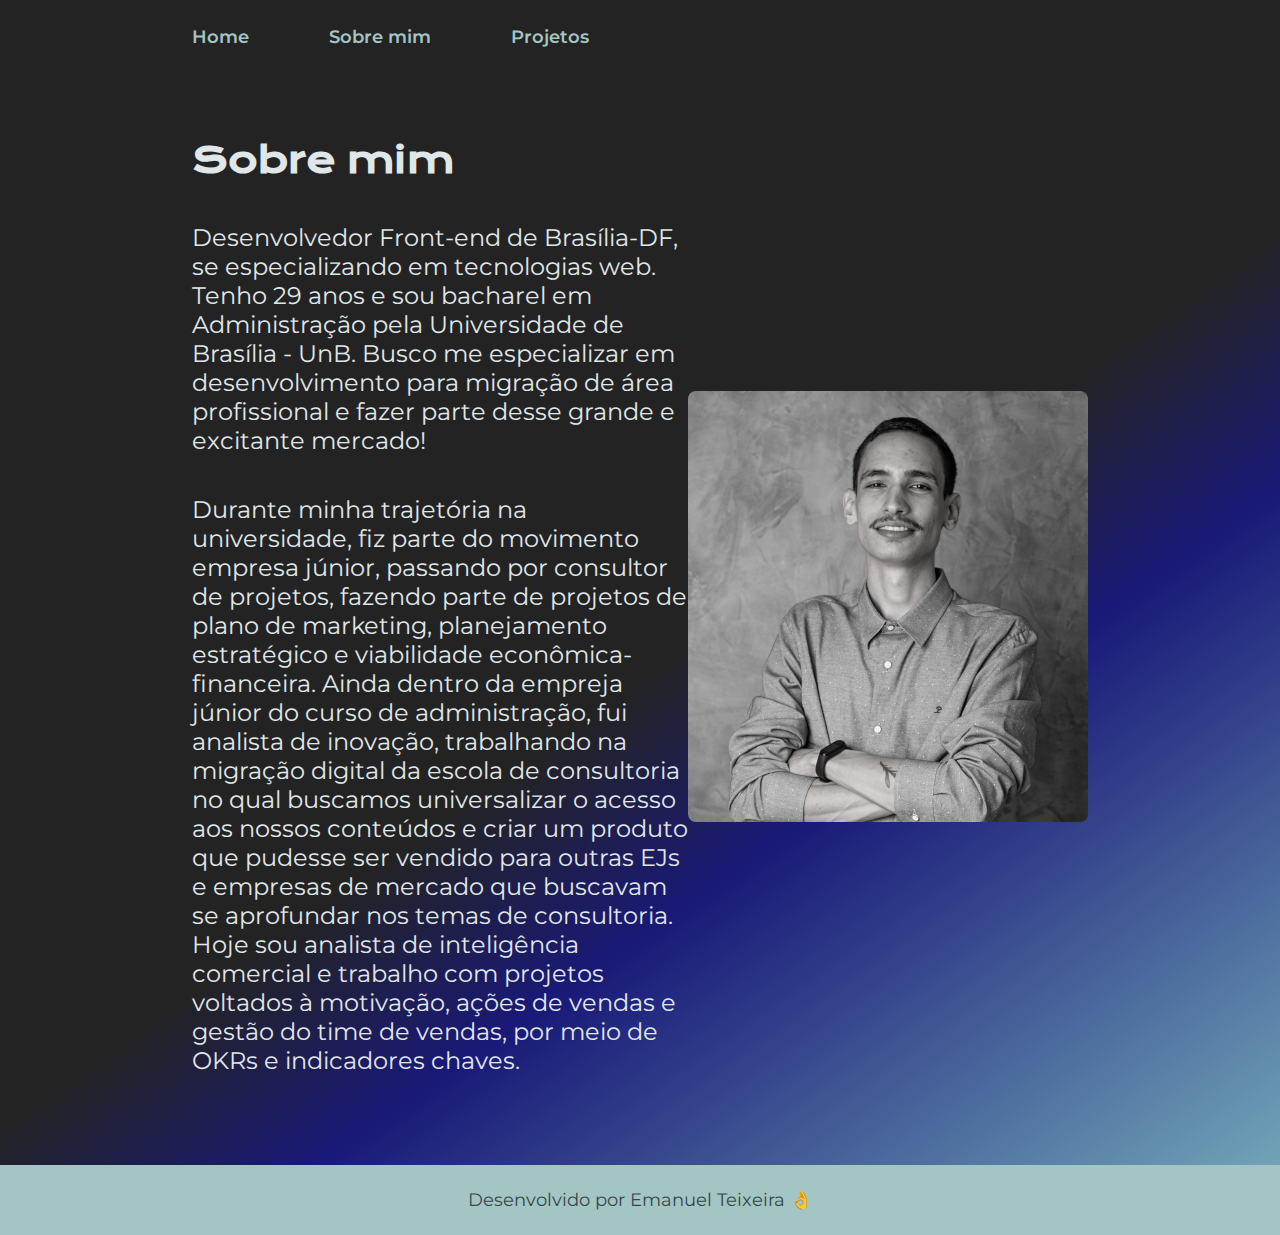
==== about.html @ de459fdc "Projeto v1.0" ====
<!DOCTYPE html>
<html lang="pt-br">
<head>
    <meta charset="UTF-8">
    <meta http-equiv="X-UA-Compatible" content="IE=edge">
    <meta name="viewport" content="width=device-width, initial-scale=1.0">
    <title>Sobre mim</title>
    <link rel="stylesheet" href="./styles/style.css">
</head>
<body>
    <header class="cabecalho">
        <nav class="cabecalho__menu">
            <a class="cabecalho__menu__link" href="./index.html">Home</a>
            <a class="cabecalho__menu__link" href="./about.html">Sobre mim</a>
            <a class="cabecalho__menu__link" href="./projects.html">Projetos</a>
        </nav>
    </header>

    <main class="apresentacao">
        <section class="apresentacao__conteudo">
            <h1 class="apresentacao__conteudo__titulo">Sobre mim</h1>
            <p class="apresentacao__conteudo__texto">Desenvolvedor Front-end de Brasília-DF, se especializando em tecnologias web. Tenho 29 anos e sou bacharel em Administração pela Universidade de Brasília - UnB. Busco me especializar em desenvolvimento para migração de área profissional e fazer parte desse grande e excitante mercado!</p>
            <p class="apresentacao__conteudo__texto">Durante minha trajetória na universidade, fiz parte do movimento empresa júnior, passando por consultor de projetos, fazendo parte de projetos de plano de marketing, planejamento estratégico e viabilidade econômica-financeira. Ainda dentro da empreja júnior do curso de administração, fui analista de inovação, trabalhando na migração digital da escola de consultoria no qual buscamos universalizar o acesso aos nossos conteúdos e criar um produto que pudesse ser vendido para outras EJs e empresas de mercado que buscavam se aprofundar nos temas de consultoria. Hoje sou analista de inteligência comercial e trabalho com projetos voltados à motivação, ações de vendas e gestão do time de vendas, por meio de OKRs e indicadores chaves.</p>
        </section>
        <img class="imagem-capa" src="./assets/eu.png" alt="Foto do Emanuel Teixeira de braços cruzados e sorrindo">
    </main>

    <footer class="rodape">
        <p>Desenvolvido por Emanuel Teixeira 👌</p>
    </footer>
</body>
</html>
---- styles/style.css ----
@import url('https://fonts.googleapis.com/css2?family=Krona+One&display=swap');
@import url('https://fonts.googleapis.com/css2?family=Montserrat&display=swap');
@import url('https://fonts.googleapis.com/css2?family=Montserrat:wght@600&display=swap');

:root {
    /* --cor-primaria: #232324;
    --cor-secundaria: #FDFFFC;
    --cor-terciaria: #06AED5; */
    --cor-primaria: #354649;
    --cor-secundaria: #E0E7E9;
    --cor-terciaria: #A3C6C4;

    --fonte-primaria: 'Krona One', sans-serif;
    --fonte-secundaria: 'Montserrat', sans-serif;
}

* {
    margin: 0;
    padding: 0;
}

body {
    box-sizing: border-box;
    color: var(--cor-secundaria);
    background: var(--cor-primaria);
    background: linear-gradient(145deg, #232324 53%, #191978 65%, #79b2be 100%);
}

.cabecalho {
    padding: 2% 0 0 15%;
}

.cabecalho__menu {
    display: flex;
    gap: 80px;
}

.cabecalho__menu__link {
    font-family: var(--fonte-secundaria);
    font-weight: 600;
    font-size: 18px;
    color: var(--cor-terciaria);
    text-decoration: none;
}

.apresentacao {
    padding: 7% 15%;
    display: flex;
    align-items: center;
    justify-content: space-between;
}

.apresentacao__conteudo {
    width: 615px;
    display: flex;
    flex-direction: column;
    gap: 40px;
}

.apresentacao__conteudo__titulo {
    font-size: 36px;
    font-family: var(--fonte-primaria);
}

.titulo-destaque {
    color: var(--cor-terciaria);
}

.apresentacao__conteudo__texto {
    font-size: 24px;
    font-family: var(--fonte-secundaria);
}

.apresentacao__links {
    display: flex;
    flex-direction: column;
    align-items: center;
    gap: 32px;
    justify-content: space-between;
}

.apresentacao__links__subtitulo {
    font-family: var(--fonte-primaria);
    font-weight: 400;
    font-size: 18px;
}

.apresentacao__links__link {
    display: flex;
    justify-content: center;
    gap: 16px;
    text-align: center;
    border: 1px solid var(--cor-terciaria);
    border-radius: 8px;
    font-size: 24px;
    padding: 21.5px 0;
    width: 378px;
    text-decoration: none;
    color: var(--cor-secundaria);
    font-family: var(--fonte-secundaria);
    font-weight: 600;
    box-shadow: var(--cor-terciaria) 0px 10px 30px;
    opacity: 1;
}

.apresentacao__links__link:hover {
    opacity: 0.7;
}

.imagem-capa {
    filter: grayscale(0.95);
    border-radius: 8px;
    max-width: 593;
    width: auto;
}

.rodape {
    color: var(--cor-primaria);
    background-color: var(--cor-terciaria);
    padding: 24px;
    text-align: center;
    font-family: var(--fonte-secundaria);
    font-size: 18px;
    font-weight: 400;
}
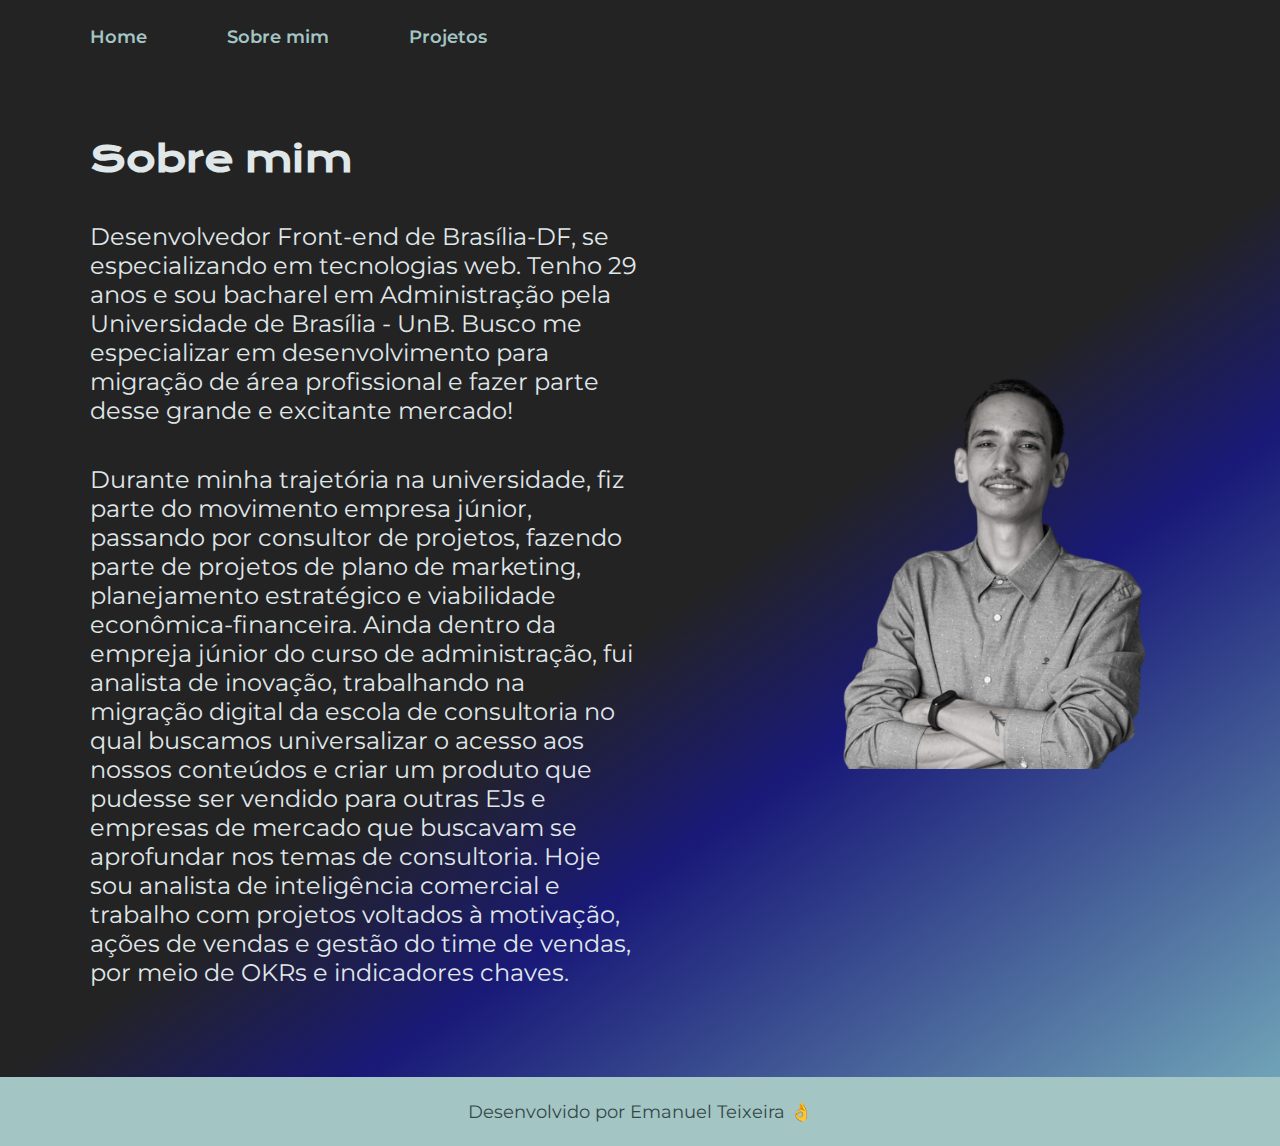
==== commit 526fab21: "inserção de responsividade" ====
--- a/about.html
+++ b/about.html
@@ -22,7 +22,7 @@
             <p class="apresentacao__conteudo__texto">Desenvolvedor Front-end de Brasília-DF, se especializando em tecnologias web. Tenho 29 anos e sou bacharel em Administração pela Universidade de Brasília - UnB. Busco me especializar em desenvolvimento para migração de área profissional e fazer parte desse grande e excitante mercado!</p>
             <p class="apresentacao__conteudo__texto">Durante minha trajetória na universidade, fiz parte do movimento empresa júnior, passando por consultor de projetos, fazendo parte de projetos de plano de marketing, planejamento estratégico e viabilidade econômica-financeira. Ainda dentro da empreja júnior do curso de administração, fui analista de inovação, trabalhando na migração digital da escola de consultoria no qual buscamos universalizar o acesso aos nossos conteúdos e criar um produto que pudesse ser vendido para outras EJs e empresas de mercado que buscavam se aprofundar nos temas de consultoria. Hoje sou analista de inteligência comercial e trabalho com projetos voltados à motivação, ações de vendas e gestão do time de vendas, por meio de OKRs e indicadores chaves.</p>
         </section>
-        <img class="imagem-capa" src="./assets/eu.png" alt="Foto do Emanuel Teixeira de braços cruzados e sorrindo">
+        <img class="apresentacao__imagem" src="./assets/eu.png" alt="Foto do Emanuel Teixeira de braços cruzados e sorrindo">
     </main>
 
     <footer class="rodape">
--- a/styles/style.css
+++ b/styles/style.css
@@ -3,9 +3,6 @@
 @import url('https://fonts.googleapis.com/css2?family=Montserrat:wght@600&display=swap');
 
 :root {
-    /* --cor-primaria: #232324;
-    --cor-secundaria: #FDFFFC;
-    --cor-terciaria: #06AED5; */
     --cor-primaria: #354649;
     --cor-secundaria: #E0E7E9;
     --cor-terciaria: #A3C6C4;
@@ -27,7 +24,7 @@
 }
 
 .cabecalho {
-    padding: 2% 0 0 15%;
+    padding: 2% 0 0 7%;
 }
 
 .cabecalho__menu {
@@ -38,27 +35,46 @@
 .cabecalho__menu__link {
     font-family: var(--fonte-secundaria);
     font-weight: 600;
-    font-size: 18px;
+    font-size: 1.12rem;
     color: var(--cor-terciaria);
     text-decoration: none;
+    position: relative;
+}
+
+.cabecalho__menu__link::before {
+    content: "";
+    position: absolute;
+    top: 0;
+    left: 0;
+    width: 100%;
+    height: 0;
+    z-index: -1;
+    background-color: var(--cor-primaria);
+    transition: height .25s linear;
+}
+
+.cabecalho__menu__link:hover::before {
+    height: 100%;
 }
 
 .apresentacao {
-    padding: 7% 15%;
+    padding: 7% 7%;
     display: flex;
     align-items: center;
     justify-content: space-between;
+    gap: 82px;
 }
 
+
 .apresentacao__conteudo {
-    width: 615px;
+    width: 50%;
     display: flex;
     flex-direction: column;
     gap: 40px;
 }
 
 .apresentacao__conteudo__titulo {
-    font-size: 36px;
+    font-size: 2.25rem;
     font-family: var(--fonte-primaria);
 }
 
@@ -67,7 +83,7 @@
 }
 
 .apresentacao__conteudo__texto {
-    font-size: 24px;
+    font-size: 1.5rem;
     font-family: var(--fonte-secundaria);
 }
 
@@ -82,19 +98,19 @@
 .apresentacao__links__subtitulo {
     font-family: var(--fonte-primaria);
     font-weight: 400;
-    font-size: 18px;
+    font-size: 1.12rem;
 }
 
-.apresentacao__links__link {
+.apresentacao__links__redes {
     display: flex;
     justify-content: center;
     gap: 16px;
     text-align: center;
     border: 1px solid var(--cor-terciaria);
     border-radius: 8px;
-    font-size: 24px;
+    font-size: 1.5rem;
     padding: 21.5px 0;
-    width: 378px;
+    width: 50%;
     text-decoration: none;
     color: var(--cor-secundaria);
     font-family: var(--fonte-secundaria);
@@ -107,11 +123,9 @@
     opacity: 0.7;
 }
 
-.imagem-capa {
+.apresentacao__imagem {
     filter: grayscale(0.95);
-    border-radius: 8px;
-    max-width: 593;
-    width: auto;
+    width: 35%;
 }
 
 .rodape {
@@ -120,6 +134,20 @@
     padding: 24px;
     text-align: center;
     font-family: var(--fonte-secundaria);
-    font-size: 18px;
+    font-size: 1.12rem;
     font-weight: 400;
 }
+
+@media (max-width: 1000px) {
+    .cabecalho {
+        padding: 10%;
+    }
+
+    .cabecalho__menu {
+        justify-content: center;
+    }
+    
+    .apresentacao {
+        flex-direction: column-reverse;
+    }
+}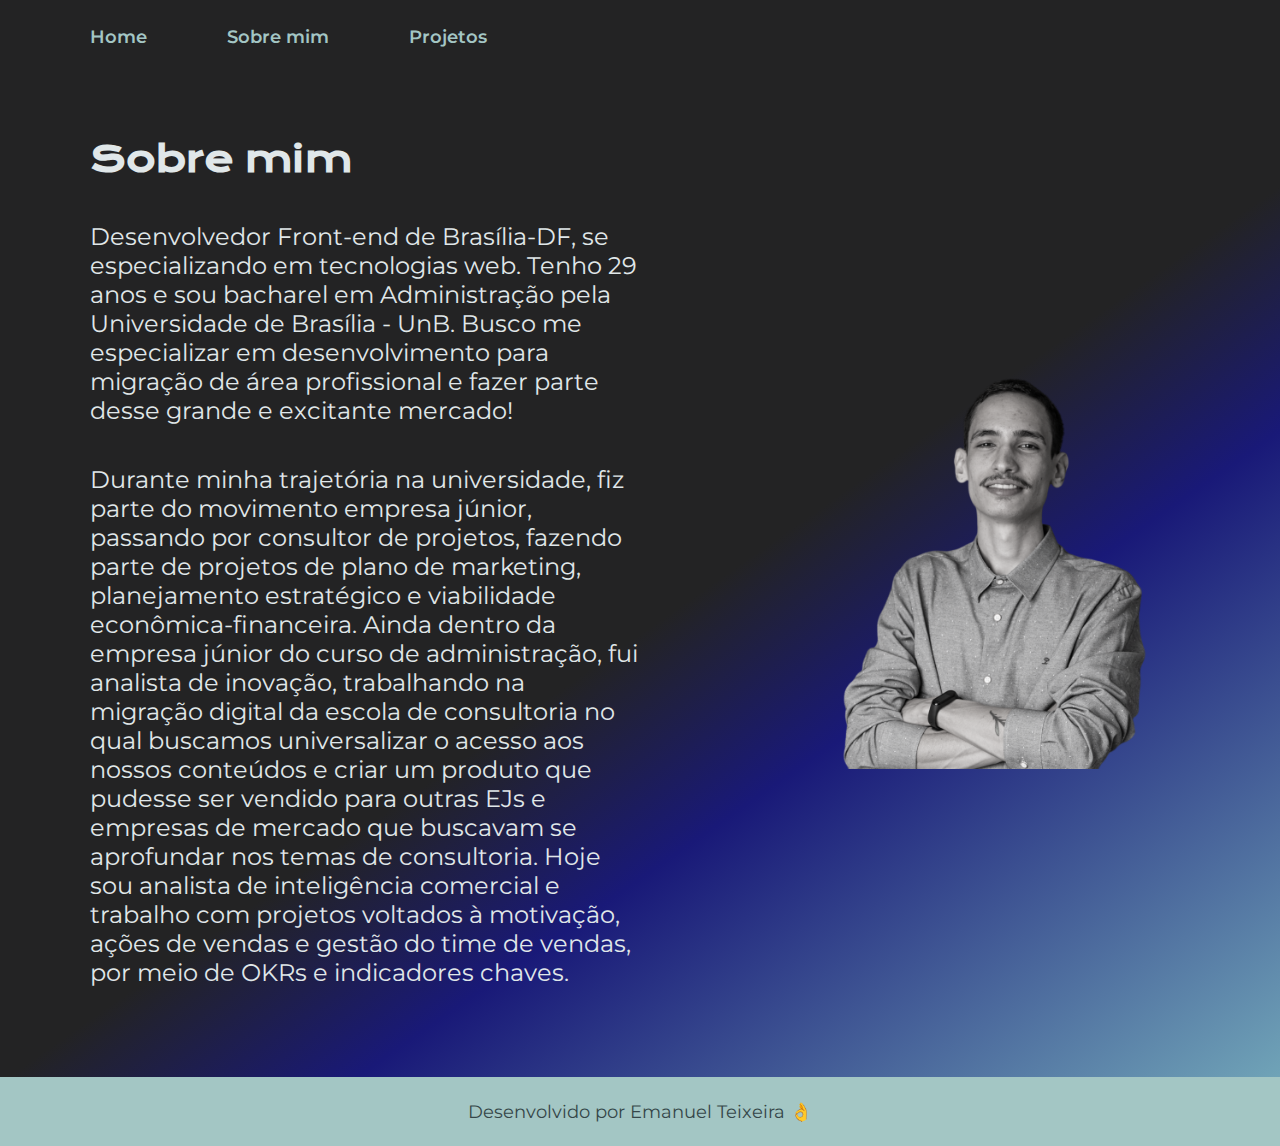
==== commit 97a181e3: "alteração de texto do sobre mim" ====
--- a/about.html
+++ b/about.html
@@ -20,7 +20,7 @@
         <section class="apresentacao__conteudo">
             <h1 class="apresentacao__conteudo__titulo">Sobre mim</h1>
             <p class="apresentacao__conteudo__texto">Desenvolvedor Front-end de Brasília-DF, se especializando em tecnologias web. Tenho 29 anos e sou bacharel em Administração pela Universidade de Brasília - UnB. Busco me especializar em desenvolvimento para migração de área profissional e fazer parte desse grande e excitante mercado!</p>
-            <p class="apresentacao__conteudo__texto">Durante minha trajetória na universidade, fiz parte do movimento empresa júnior, passando por consultor de projetos, fazendo parte de projetos de plano de marketing, planejamento estratégico e viabilidade econômica-financeira. Ainda dentro da empreja júnior do curso de administração, fui analista de inovação, trabalhando na migração digital da escola de consultoria no qual buscamos universalizar o acesso aos nossos conteúdos e criar um produto que pudesse ser vendido para outras EJs e empresas de mercado que buscavam se aprofundar nos temas de consultoria. Hoje sou analista de inteligência comercial e trabalho com projetos voltados à motivação, ações de vendas e gestão do time de vendas, por meio de OKRs e indicadores chaves.</p>
+            <p class="apresentacao__conteudo__texto">Durante minha trajetória na universidade, fiz parte do movimento empresa júnior, passando por consultor de projetos, fazendo parte de projetos de plano de marketing, planejamento estratégico e viabilidade econômica-financeira. Ainda dentro da empresa júnior do curso de administração, fui analista de inovação, trabalhando na migração digital da escola de consultoria no qual buscamos universalizar o acesso aos nossos conteúdos e criar um produto que pudesse ser vendido para outras EJs e empresas de mercado que buscavam se aprofundar nos temas de consultoria. Hoje sou analista de inteligência comercial e trabalho com projetos voltados à motivação, ações de vendas e gestão do time de vendas, por meio de OKRs e indicadores chaves.</p>
         </section>
         <img class="apresentacao__imagem" src="./assets/eu.png" alt="Foto do Emanuel Teixeira de braços cruzados e sorrindo">
     </main>
--- a/styles/style.css
+++ b/styles/style.css
@@ -119,7 +119,7 @@
     opacity: 1;
 }
 
-.apresentacao__links__link:hover {
+.apresentacao__links__redes:hover {
     opacity: 0.7;
 }
 
@@ -149,5 +149,10 @@
     
     .apresentacao {
         flex-direction: column-reverse;
+        padding: 5%;
+    }
+
+    .apresentacao__conteudo {
+        width: auto;
     }
 }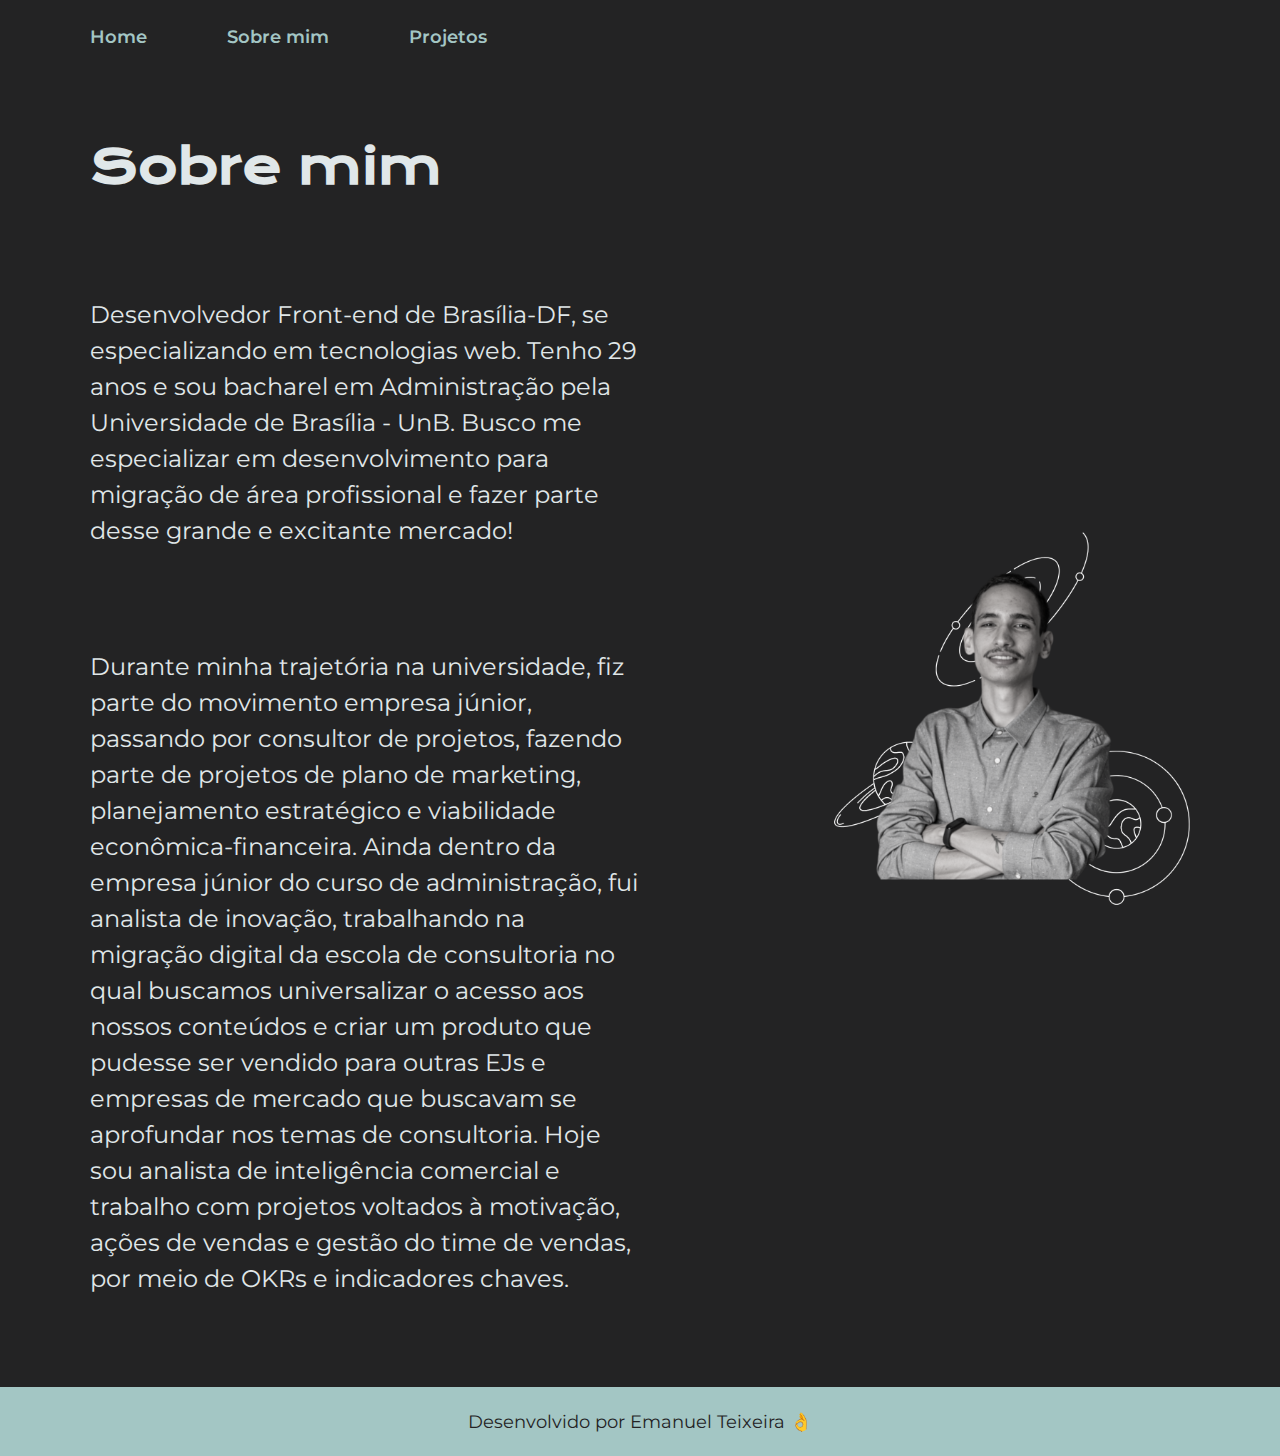
==== commit d0816478: "nova apresentacao__imagem" ====
--- a/about.html
+++ b/about.html
@@ -22,7 +22,7 @@
             <p class="apresentacao__conteudo__texto">Desenvolvedor Front-end de Brasília-DF, se especializando em tecnologias web. Tenho 29 anos e sou bacharel em Administração pela Universidade de Brasília - UnB. Busco me especializar em desenvolvimento para migração de área profissional e fazer parte desse grande e excitante mercado!</p>
             <p class="apresentacao__conteudo__texto">Durante minha trajetória na universidade, fiz parte do movimento empresa júnior, passando por consultor de projetos, fazendo parte de projetos de plano de marketing, planejamento estratégico e viabilidade econômica-financeira. Ainda dentro da empresa júnior do curso de administração, fui analista de inovação, trabalhando na migração digital da escola de consultoria no qual buscamos universalizar o acesso aos nossos conteúdos e criar um produto que pudesse ser vendido para outras EJs e empresas de mercado que buscavam se aprofundar nos temas de consultoria. Hoje sou analista de inteligência comercial e trabalho com projetos voltados à motivação, ações de vendas e gestão do time de vendas, por meio de OKRs e indicadores chaves.</p>
         </section>
-        <img class="apresentacao__imagem" src="./assets/eu.png" alt="Foto do Emanuel Teixeira de braços cruzados e sorrindo">
+        <img class="apresentacao__imagem" src="./assets/eu2.png" alt="Foto do Emanuel Teixeira de braços cruzados e sorrindo">
     </main>
 
     <footer class="rodape">
--- a/styles/style.css
+++ b/styles/style.css
@@ -3,9 +3,10 @@
 @import url('https://fonts.googleapis.com/css2?family=Montserrat:wght@600&display=swap');
 
 :root {
-    --cor-primaria: #354649;
+    --cor-primaria: #232324;
     --cor-secundaria: #E0E7E9;
     --cor-terciaria: #A3C6C4;
+    --cor-quaternaria: #354649;
 
     --fonte-primaria: 'Krona One', sans-serif;
     --fonte-secundaria: 'Montserrat', sans-serif;
@@ -20,7 +21,6 @@
     box-sizing: border-box;
     color: var(--cor-secundaria);
     background: var(--cor-primaria);
-    background: linear-gradient(145deg, #232324 53%, #191978 65%, #79b2be 100%);
 }
 
 .cabecalho {
@@ -49,7 +49,7 @@
     width: 100%;
     height: 0;
     z-index: -1;
-    background-color: var(--cor-primaria);
+    background-color: var(--cor-quaternaria);
     transition: height .25s linear;
 }
 
@@ -70,11 +70,11 @@
     width: 50%;
     display: flex;
     flex-direction: column;
-    gap: 40px;
+    gap: 100px;
 }
 
 .apresentacao__conteudo__titulo {
-    font-size: 2.25rem;
+    font-size: 3rem;
     font-family: var(--fonte-primaria);
 }
 
@@ -85,6 +85,7 @@
 .apresentacao__conteudo__texto {
     font-size: 1.5rem;
     font-family: var(--fonte-secundaria);
+    line-height: 1.5;
 }
 
 .apresentacao__links {
@@ -138,7 +139,7 @@
     font-weight: 400;
 }
 
-@media (max-width: 1000px) {
+@media (max-width: 720px) {
     .cabecalho {
         padding: 10%;
     }
@@ -152,7 +153,17 @@
         padding: 5%;
     }
 
+
+    .apresentacao__conteudo__titulo{
+        font-size: 2.25rem;
+    }
+
     .apresentacao__conteudo {
         width: auto;
     }
+
+    .apresentacao__links__redes {
+        width: 100%;
+    }
+
 }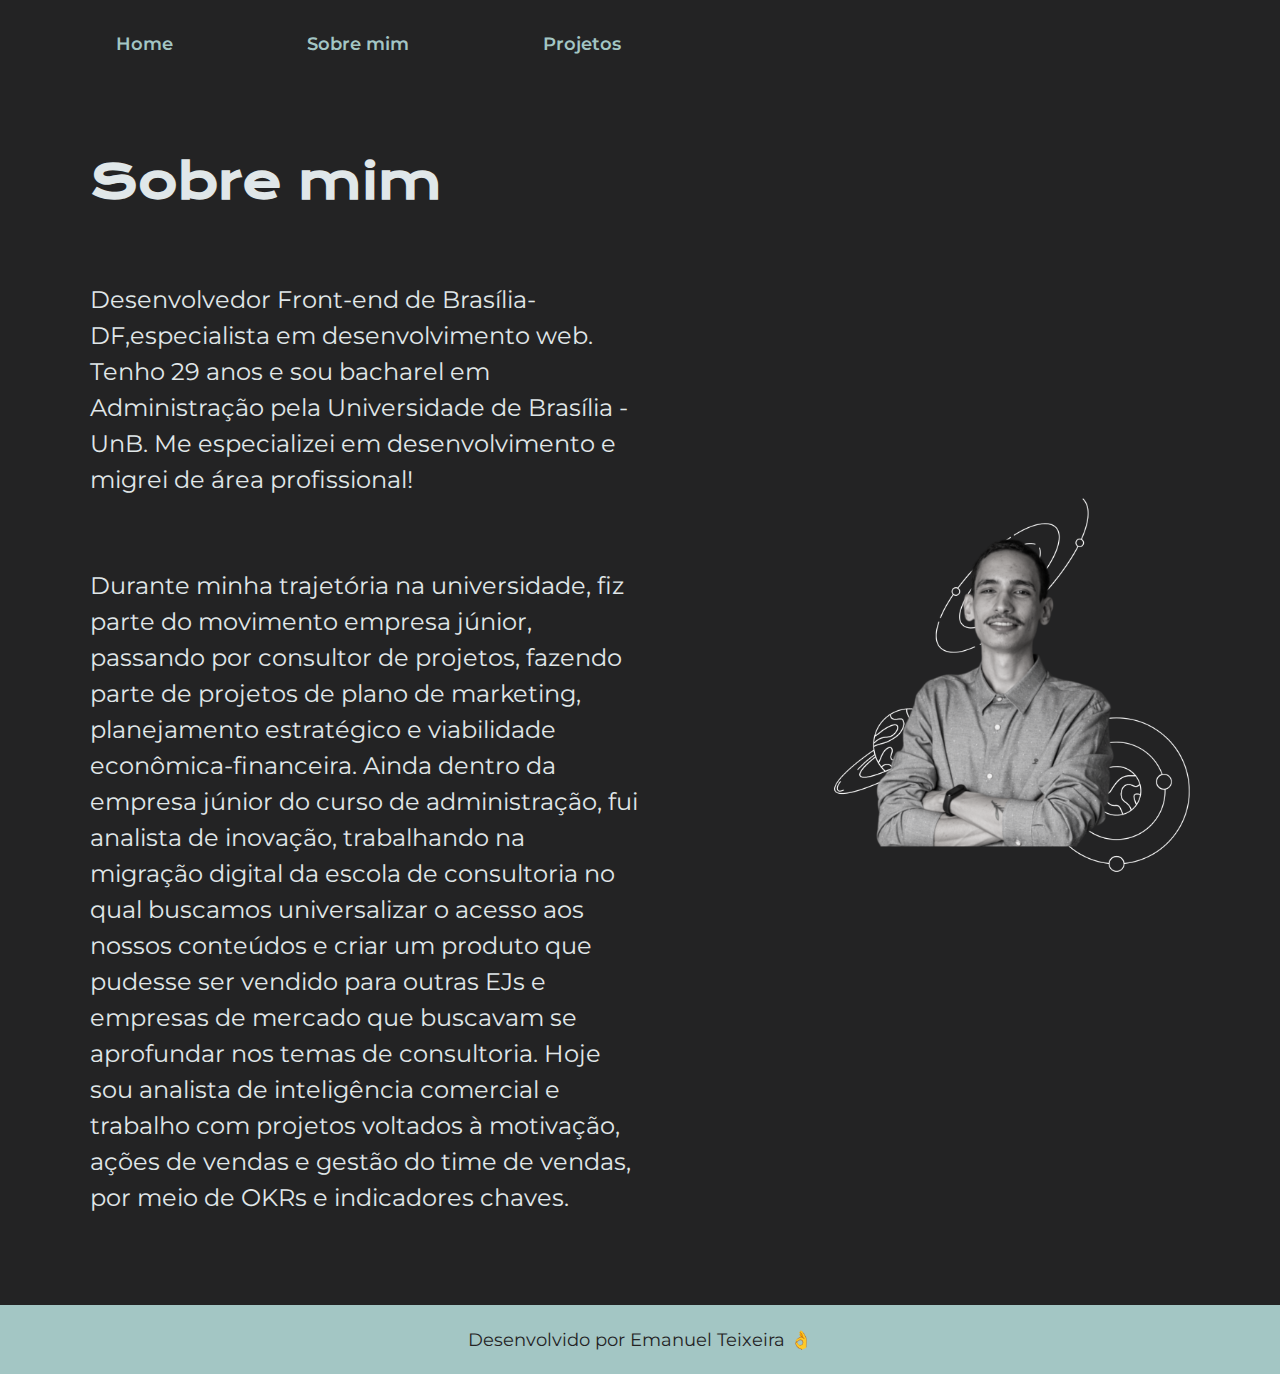
==== commit da69b2ca: "ajustes texto e navbar" ====
--- a/about.html
+++ b/about.html
@@ -19,7 +19,7 @@
     <main class="apresentacao">
         <section class="apresentacao__conteudo">
             <h1 class="apresentacao__conteudo__titulo">Sobre mim</h1>
-            <p class="apresentacao__conteudo__texto">Desenvolvedor Front-end de Brasília-DF, se especializando em tecnologias web. Tenho 29 anos e sou bacharel em Administração pela Universidade de Brasília - UnB. Busco me especializar em desenvolvimento para migração de área profissional e fazer parte desse grande e excitante mercado!</p>
+            <p class="apresentacao__conteudo__texto">Desenvolvedor Front-end de Brasília-DF,especialista em desenvolvimento web. Tenho 29 anos e sou bacharel em Administração pela Universidade de Brasília - UnB. Me especializei em desenvolvimento e migrei de área profissional!</p>
             <p class="apresentacao__conteudo__texto">Durante minha trajetória na universidade, fiz parte do movimento empresa júnior, passando por consultor de projetos, fazendo parte de projetos de plano de marketing, planejamento estratégico e viabilidade econômica-financeira. Ainda dentro da empresa júnior do curso de administração, fui analista de inovação, trabalhando na migração digital da escola de consultoria no qual buscamos universalizar o acesso aos nossos conteúdos e criar um produto que pudesse ser vendido para outras EJs e empresas de mercado que buscavam se aprofundar nos temas de consultoria. Hoje sou analista de inteligência comercial e trabalho com projetos voltados à motivação, ações de vendas e gestão do time de vendas, por meio de OKRs e indicadores chaves.</p>
         </section>
         <img class="apresentacao__imagem" src="./assets/eu2.png" alt="Foto do Emanuel Teixeira de braços cruzados e sorrindo">
--- a/styles/style.css
+++ b/styles/style.css
@@ -39,6 +39,7 @@
     color: var(--cor-terciaria);
     text-decoration: none;
     position: relative;
+    padding: .4em 1.5em;
 }
 
 .cabecalho__menu__link::before {
@@ -50,7 +51,7 @@
     height: 0;
     z-index: -1;
     background-color: var(--cor-quaternaria);
-    transition: height .25s linear;
+    transition: height .20s linear;
 }
 
 .cabecalho__menu__link:hover::before {
@@ -70,7 +71,7 @@
     width: 50%;
     display: flex;
     flex-direction: column;
-    gap: 100px;
+    gap: 70px;
 }
 
 .apresentacao__conteudo__titulo {
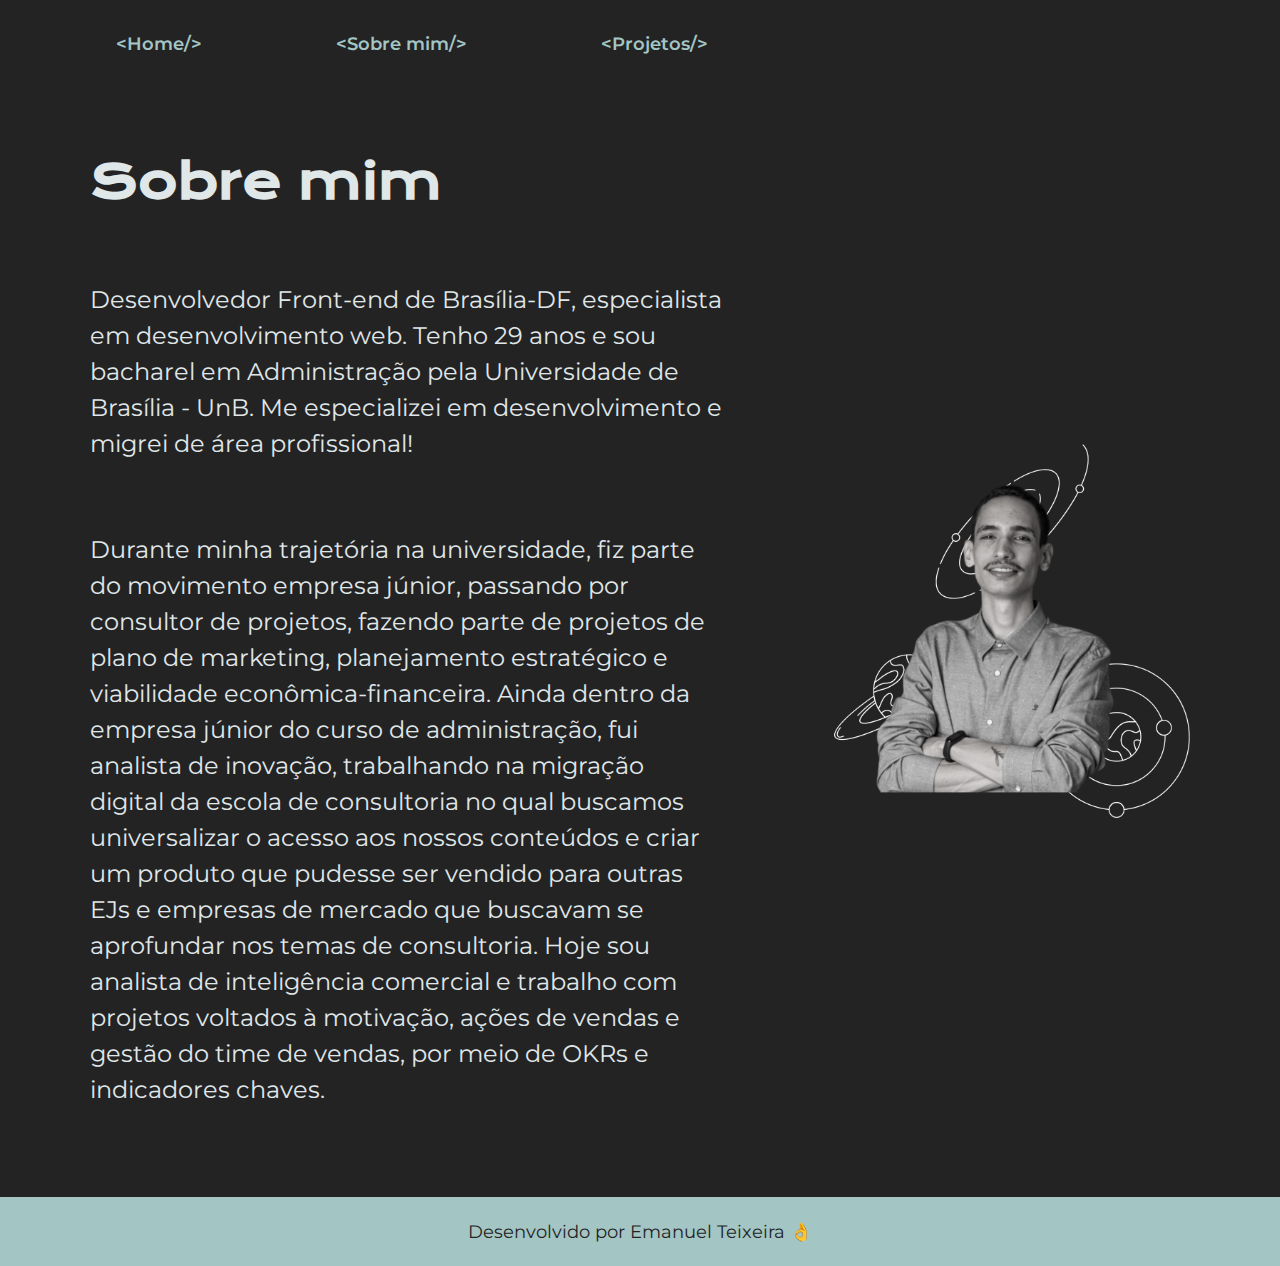
==== commit 409ffcd7: "Adicao de projetos na página e ajustes no design" ====
--- a/about.html
+++ b/about.html
@@ -10,16 +10,16 @@
 <body>
     <header class="cabecalho">
         <nav class="cabecalho__menu">
-            <a class="cabecalho__menu__link" href="./index.html">Home</a>
-            <a class="cabecalho__menu__link" href="./about.html">Sobre mim</a>
-            <a class="cabecalho__menu__link" href="./projects.html">Projetos</a>
+            <a class="cabecalho__menu__link" href="./index.html">&ltHome/&gt</Home></a>
+            <a class="cabecalho__menu__link" href="./about.html">&ltSobre mim/&gt</a>
+            <a class="cabecalho__menu__link" href="./projects.html">&ltProjetos/&gt</a>
         </nav>
     </header>
 
     <main class="apresentacao">
         <section class="apresentacao__conteudo">
             <h1 class="apresentacao__conteudo__titulo">Sobre mim</h1>
-            <p class="apresentacao__conteudo__texto">Desenvolvedor Front-end de Brasília-DF,especialista em desenvolvimento web. Tenho 29 anos e sou bacharel em Administração pela Universidade de Brasília - UnB. Me especializei em desenvolvimento e migrei de área profissional!</p>
+            <p class="apresentacao__conteudo__texto">Desenvolvedor Front-end de Brasília-DF, especialista em desenvolvimento web. Tenho 29 anos e sou bacharel em Administração pela Universidade de Brasília - UnB. Me especializei em desenvolvimento e migrei de área profissional!</p>
             <p class="apresentacao__conteudo__texto">Durante minha trajetória na universidade, fiz parte do movimento empresa júnior, passando por consultor de projetos, fazendo parte de projetos de plano de marketing, planejamento estratégico e viabilidade econômica-financeira. Ainda dentro da empresa júnior do curso de administração, fui analista de inovação, trabalhando na migração digital da escola de consultoria no qual buscamos universalizar o acesso aos nossos conteúdos e criar um produto que pudesse ser vendido para outras EJs e empresas de mercado que buscavam se aprofundar nos temas de consultoria. Hoje sou analista de inteligência comercial e trabalho com projetos voltados à motivação, ações de vendas e gestão do time de vendas, por meio de OKRs e indicadores chaves.</p>
         </section>
         <img class="apresentacao__imagem" src="./assets/eu2.png" alt="Foto do Emanuel Teixeira de braços cruzados e sorrindo">
--- a/styles/style.css
+++ b/styles/style.css
@@ -68,7 +68,7 @@
 
 
 .apresentacao__conteudo {
-    width: 50%;
+    width: 80vw;
     display: flex;
     flex-direction: column;
     gap: 70px;
@@ -87,6 +87,48 @@
     font-size: 1.5rem;
     font-family: var(--fonte-secundaria);
     line-height: 1.5;
+}
+
+.apresentacao__conteudo__lista {
+    font-size: 1.5rem;
+    font-family: var(--fonte-secundaria);
+    line-height: 1.5;
+    list-style: none;
+    display: flex;
+    flex-wrap: wrap;
+    justify-content: space-evenly;
+    gap: 50px;
+}
+
+.apresentacao__lista__projeto {
+    background-color: var(--cor-quaternaria);
+    display: flex;
+    width: 10em;
+    height: 12em;
+    border: 1px solid white;
+    box-shadow: 10px 10px 20px var(--cor-quaternaria);
+    border-radius: 8px;
+    justify-content: space-between;
+    align-items: center;
+    flex-direction: column;
+    text-align: center;
+    padding: 15px;
+}
+
+.apresentacao__lista__link {
+    text-decoration: none;
+    color: var(--cor-secundaria);
+}
+
+.link-out {
+    display: flex;
+    align-items: center;
+    justify-content: center;
+    gap: 10px;
+}
+
+.apresentacao__lista__projeto p {
+    font-size: 1.1rem;
 }
 
 .apresentacao__links {
